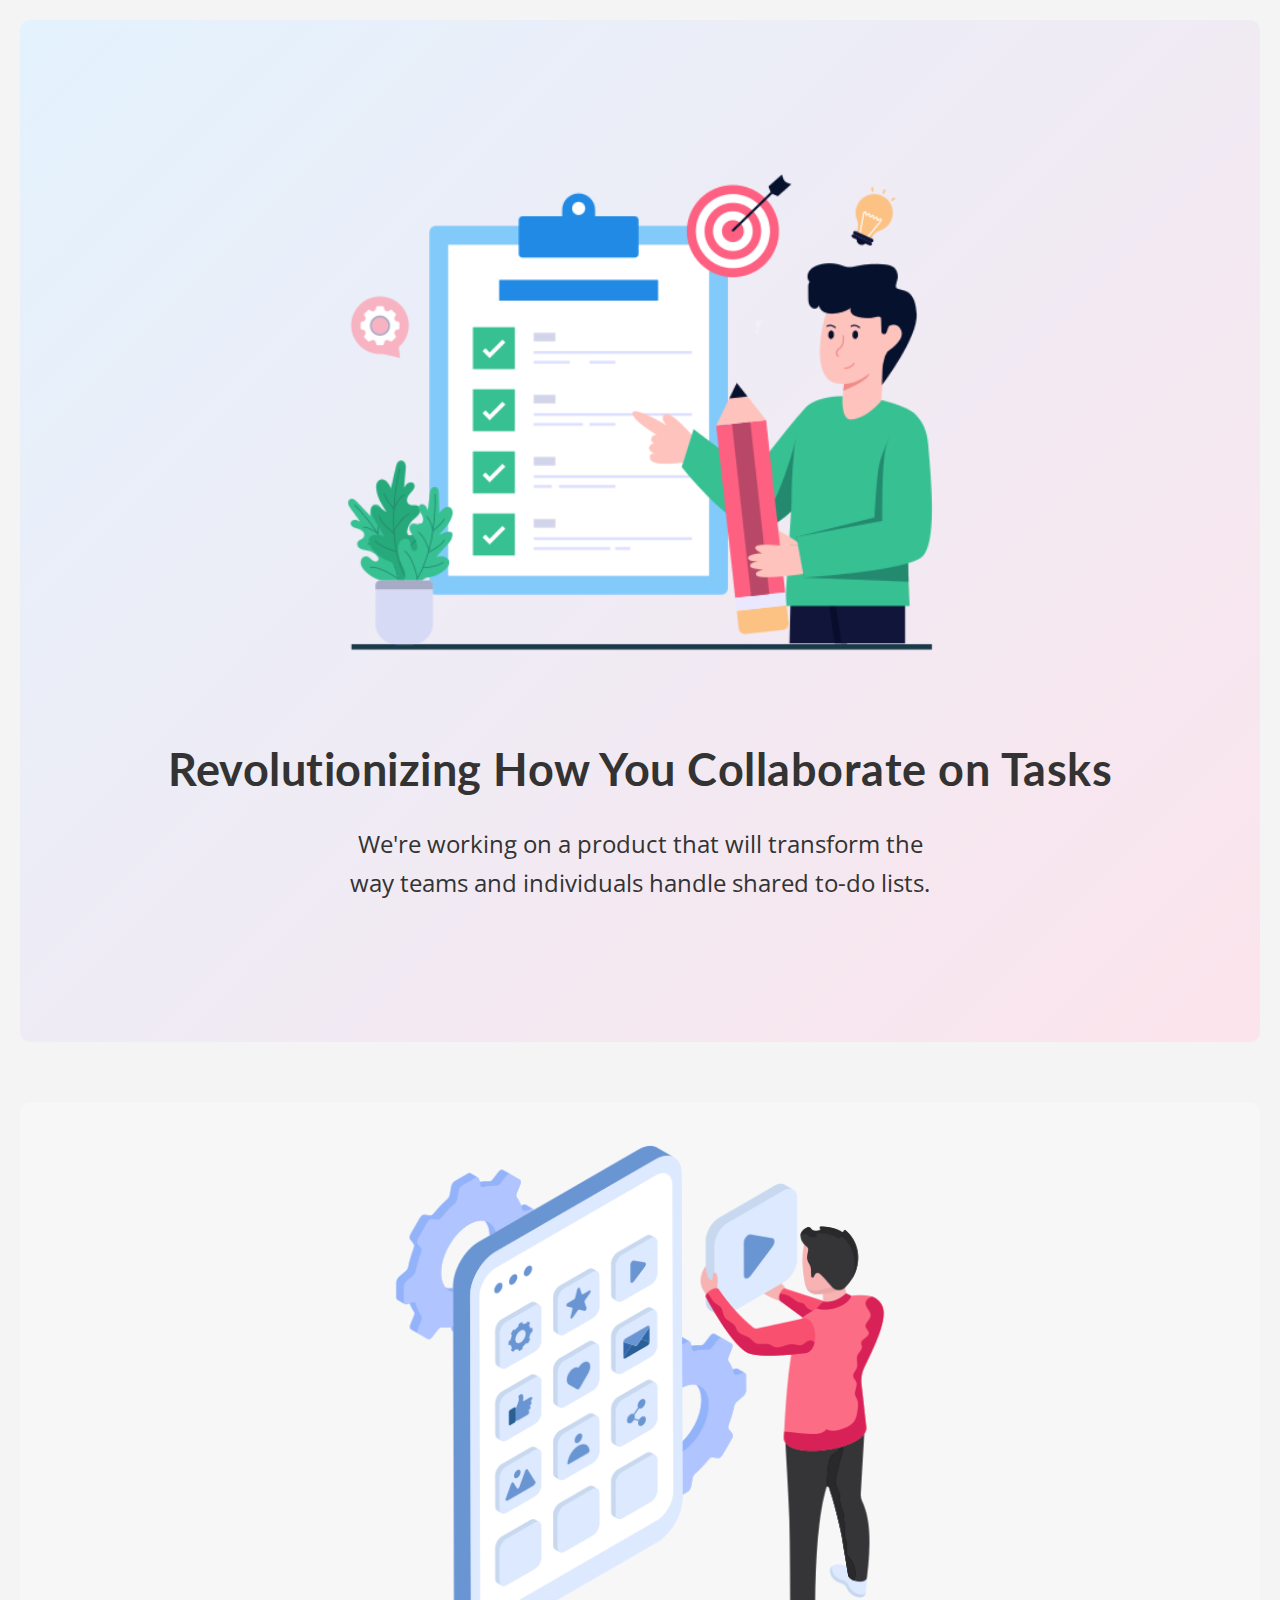
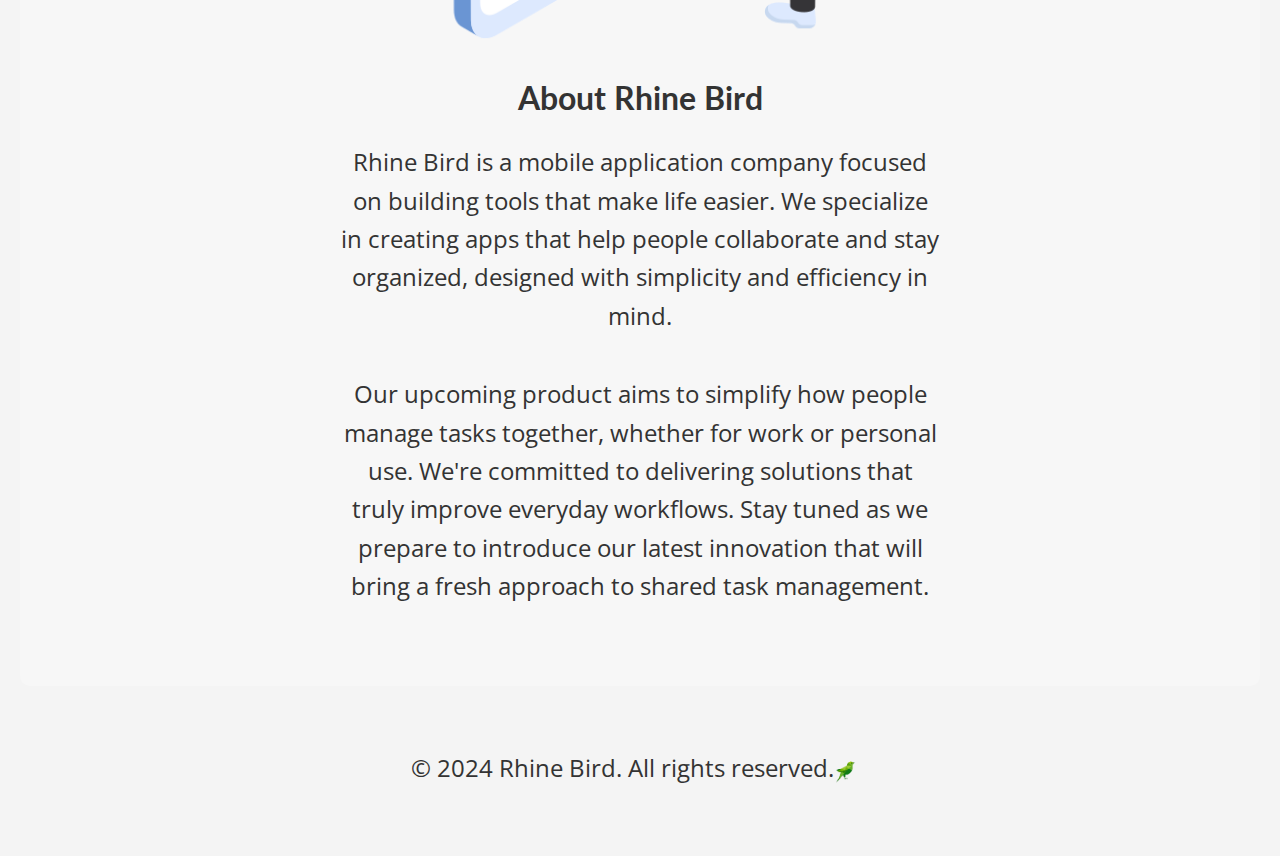
==== index.html @ 34e977be "Initial commit" ====
<!doctype html>
<html lang="en">
    <head>
        <meta charset="UTF-8" />
        <meta name="viewport" content="width=device-width, initial-scale=1.0" />
        <meta
            name="description"
            content="Rhine Bird - Innovating Mobile Applications. We are working on a new product to change how people work on shared to-do lists."
        />
        <title>Rhine Bird</title>
        <link
            href="https://fonts.googleapis.com/css2?family=Lato:wght@700&family=Open+Sans:wght@400&display=swap"
            rel="stylesheet"
        />
        <link rel="stylesheet" href="css/styles.css" />
        <link rel="icon" href="img/favicon.ico" type="image/x-icon" />
    </head>
    <body>
        <!-- Hero Section -->
        <section id="hero">
            <img
                src="img/checklist.png"
                alt="Team Collaboration on a Checklist"
                id="hero-image"
            />
            <h1>Revolutionizing How You Collaborate on Tasks</h1>
            <p>
                We're working on a product that will transform the way teams and
                individuals handle shared to-do lists.
            </p>
        </section>

        <!-- About Section -->
        <section id="about">
            <img
                src="img/development.png"
                alt="Mobile App Development"
                id="about-image"
            />
            <h2>About Rhine Bird</h2>
            <p>
                Rhine Bird is a mobile application company focused on building
                tools that make life easier. We specialize in creating apps that
                help people collaborate and stay organized, designed with
                simplicity and efficiency in mind.
            </p>
            <p>
                Our upcoming product aims to simplify how people manage tasks
                together, whether for work or personal use. We're committed to
                delivering solutions that truly improve everyday workflows. Stay
                tuned as we prepare to introduce our latest innovation that will
                bring a fresh approach to shared task management.
            </p>
        </section>

        <!-- Footer -->
        <footer>
            <p>
                © 2024 Rhine Bird. All rights reserved.
                <img
                    src="img/logo.png"
                    alt="Rhine Bird Logo"
                    id="footer-logo"
                />
            </p>
        </footer>
    </body>
</html>
---- css/styles.css ----
/* Basic resets */
* {
    margin: 0;
    padding: 0;
    box-sizing: border-box;
}

body {
    font-family: "Open Sans", sans-serif;
    font-weight: 400;
    font-size: 16px;
    line-height: 1.6;
    background-color: #f4f4f4;
    color: #333;
    text-align: center;
    padding: 20px;
}

/* General section styles */
section {
    padding: 60px 20px;
    margin-bottom: 60px;
}

@media (min-width: 1024px) {
    section {
        padding: 100px 40px;
    }
}

/* Hero Section */
#hero {
    background: linear-gradient(135deg, #e3f2fd, #fce4ec);
    border-radius: 10px;
}

#hero-image {
    width: 100%;
    max-width: 600px;
    height: auto;
    margin: 0 auto 30px auto;
    display: block;
}

h1 {
    font-family: "Lato", sans-serif;
    font-weight: 700;
    font-size: 2.8rem;
    margin-bottom: 20px;
    letter-spacing: 0.5px;
}

p {
    font-size: 1.5rem;
    max-width: 600px;
    margin: 0 auto 40px auto;
}

/* Mobile-friendly adjustments for hero */
@media (max-width: 768px) {
    h1 {
        font-size: 2.2rem;
    }
    p {
        font-size: 1.2rem;
    }
    #hero-image {
        max-width: 100%;
    }
}

/* About Section */
#about {
    background-color: #f7f7f7;
    border-radius: 10px;
    padding: 40px;
}

#about-image {
    width: 100%;
    max-width: 500px;
    height: auto;
    margin: 0 auto 30px auto;
    display: block;
}

h2 {
    font-family: "Lato", sans-serif;
    font-weight: 700;
    font-size: 2rem;
    margin-bottom: 20px;
}

/* Footer */
footer {
    margin-top: 50px;
    font-size: 0.9rem;
}

/* Footer logo next to copyright */
#footer-logo {
    width: 50px; /* Increased size */
    height: auto;
    vertical-align: middle; /* Align logo with text */
    margin-left: -20px; /* Reduced space between text and logo */
}
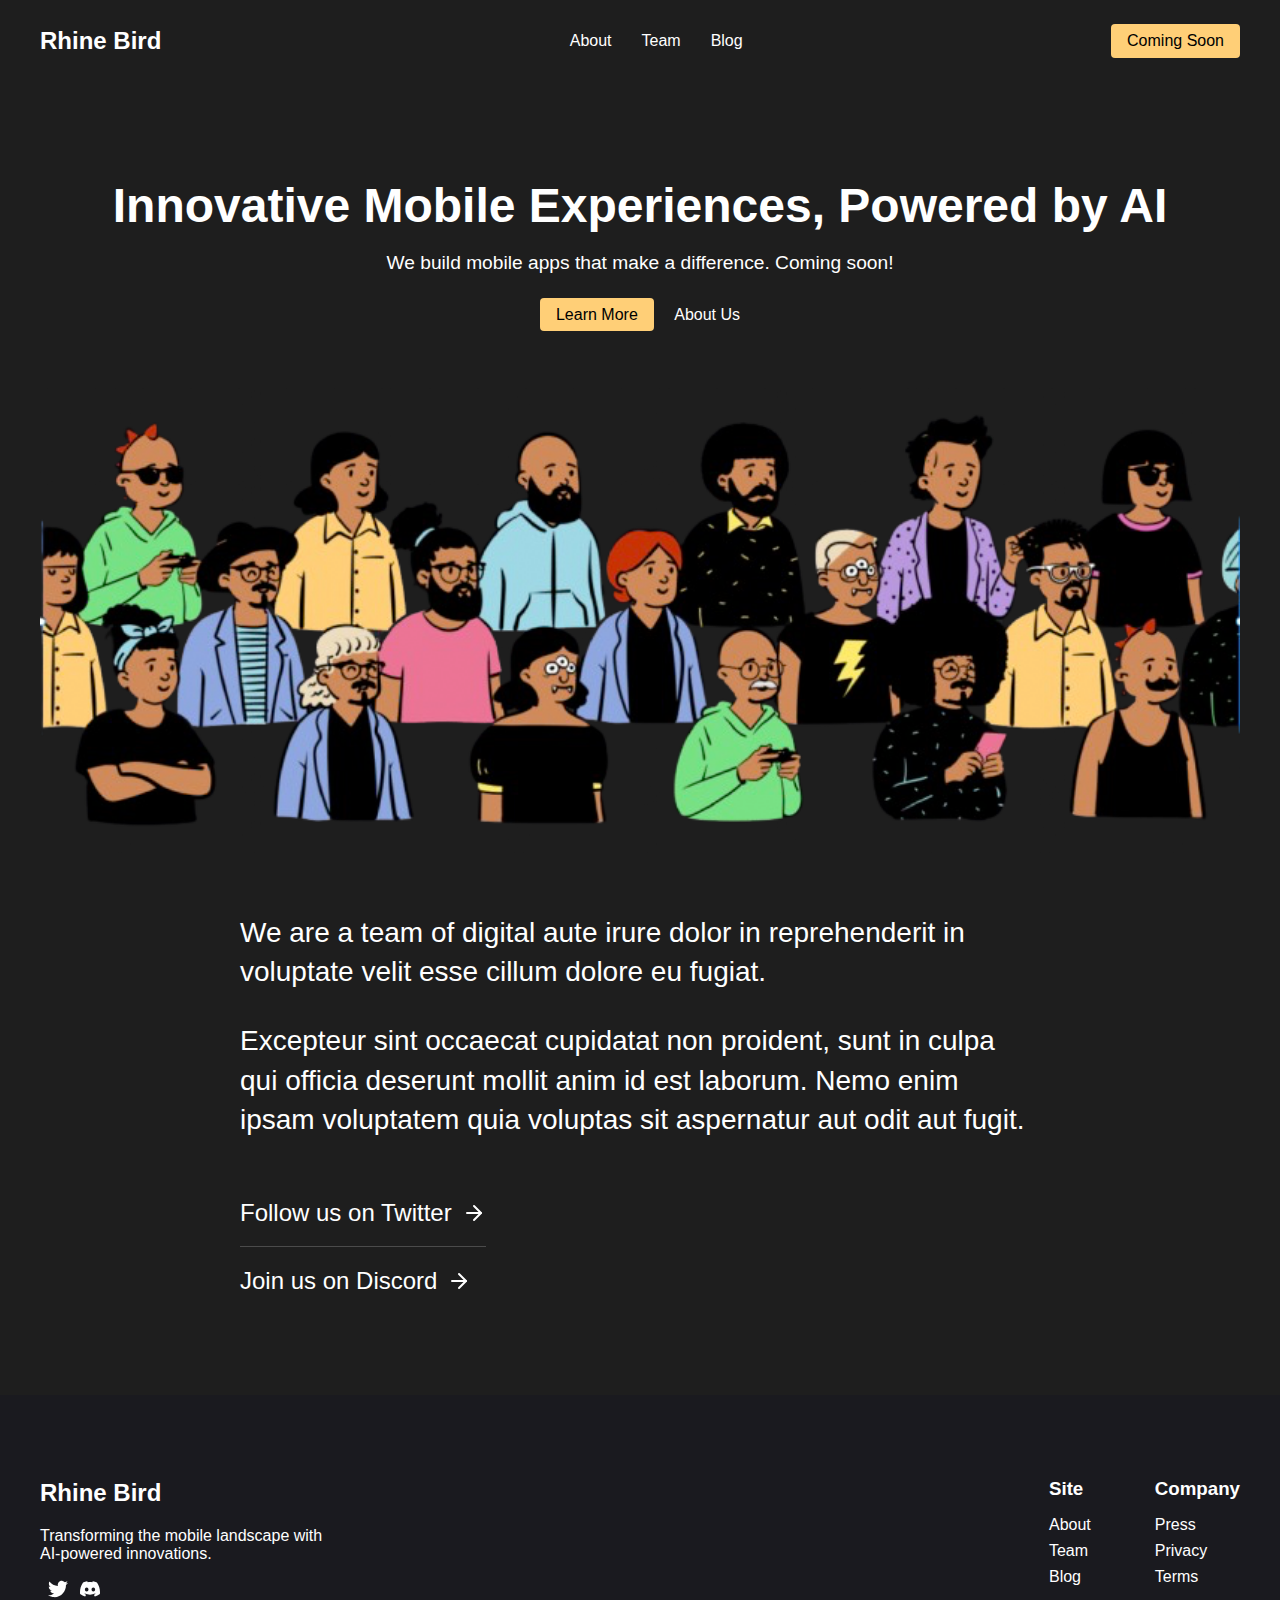
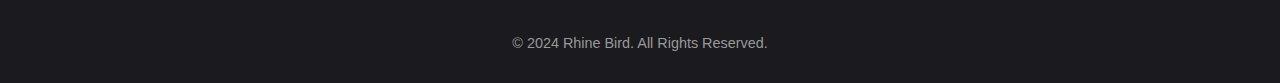
==== commit 09497759: "Squashed commit of the following:" ====
--- a/index.html
+++ b/index.html
@@ -3,66 +3,143 @@
     <head>
         <meta charset="UTF-8" />
         <meta name="viewport" content="width=device-width, initial-scale=1.0" />
-        <meta
-            name="description"
-            content="Rhine Bird - Innovating Mobile Applications. We are working on a new product to change how people work on shared to-do lists."
-        />
         <title>Rhine Bird</title>
-        <link
-            href="https://fonts.googleapis.com/css2?family=Lato:wght@700&family=Open+Sans:wght@400&display=swap"
-            rel="stylesheet"
-        />
-        <link rel="stylesheet" href="css/styles.css" />
-        <link rel="icon" href="img/favicon.ico" type="image/x-icon" />
+        <link rel="stylesheet" href="style.css" />
     </head>
     <body>
-        <!-- Hero Section -->
-        <section id="hero">
-            <img
-                src="img/checklist.png"
-                alt="Team Collaboration on a Checklist"
-                id="hero-image"
-            />
-            <h1>Revolutionizing How You Collaborate on Tasks</h1>
-            <p>
-                We're working on a product that will transform the way teams and
-                individuals handle shared to-do lists.
-            </p>
-        </section>
+        <header>
+            <nav>
+                <div class="logo">Rhine Bird</div>
+                <ul class="nav-links">
+                    <li><a href="#about">About</a></li>
+                    <li><a href="#about">Team</a></li>
+                    <li><a href="#blog">Blog</a></li>
+                </ul>
+                <!-- <div class="social-links">
+                    <a href="https://twitter.com" target="_blank"
+                        ><img src="icons/twitter.svg" alt="Twitter"
+                    /></a>
+                    <a href="https://discord.com" target="_blank"
+                        ><img src="icons/discord.svg" alt="Discord"
+                    /></a>
+                </div> -->
+                <a href="#" class="cta-button">Coming Soon</a>
+            </nav>
+        </header>
 
-        <!-- About Section -->
-        <section id="about">
-            <img
-                src="img/development.png"
-                alt="Mobile App Development"
-                id="about-image"
-            />
-            <h2>About Rhine Bird</h2>
-            <p>
-                Rhine Bird is a mobile application company focused on building
-                tools that make life easier. We specialize in creating apps that
-                help people collaborate and stay organized, designed with
-                simplicity and efficiency in mind.
-            </p>
-            <p>
-                Our upcoming product aims to simplify how people manage tasks
-                together, whether for work or personal use. We're committed to
-                delivering solutions that truly improve everyday workflows. Stay
-                tuned as we prepare to introduce our latest innovation that will
-                bring a fresh approach to shared task management.
-            </p>
-        </section>
+        <main>
+            <section id="hero">
+                <h1>Innovative Mobile Experiences, Powered by AI</h1>
+                <p>We build mobile apps that make a difference. Coming soon!</p>
+                <a href="#" class="cta-button">Learn More</a>
+                <a href="#about" class="secondary-button">About Us</a>
+            </section>
 
-        <!-- Footer -->
+            <section id="about">
+                <img
+                    src="images/hero-divider-1500w.png"
+                    alt="Divider"
+                    class="divider-image"
+                />
+                <div class="content">
+                    <p>
+                        We are a team of digital aute irure dolor in
+                        reprehenderit in voluptate velit esse cillum dolore eu
+                        fugiat.
+                    </p>
+                    <p>
+                        Excepteur sint occaecat cupidatat non proident, sunt in
+                        culpa qui officia deserunt mollit anim id est laborum.
+                        Nemo enim ipsam voluptatem quia voluptas sit aspernatur
+                        aut odit aut fugit.
+                    </p>
+                    <div class="links">
+                        <a
+                            href="https://twitter.com"
+                            target="_blank"
+                            class="button-link"
+                        >
+                            Follow us on Twitter
+                            <svg
+                                class="icon-arrow"
+                                xmlns="http://www.w3.org/2000/svg"
+                                viewBox="0 0 24 24"
+                                fill="none"
+                                stroke="currentColor"
+                                stroke-width="2"
+                                stroke-linecap="round"
+                                stroke-linejoin="round"
+                            >
+                                <line x1="5" y1="12" x2="19" y2="12"></line>
+                                <polyline points="12 5 19 12 12 19"></polyline>
+                            </svg>
+                        </a>
+                        <a
+                            href="https://discord.com"
+                            target="_blank"
+                            class="button-link"
+                        >
+                            Join us on Discord
+                            <svg
+                                class="icon-arrow"
+                                xmlns="http://www.w3.org/2000/svg"
+                                viewBox="0 0 24 24"
+                                fill="none"
+                                stroke="currentColor"
+                                stroke-width="2"
+                                stroke-linecap="round"
+                                stroke-linejoin="round"
+                            >
+                                <line x1="5" y1="12" x2="19" y2="12"></line>
+                                <polyline points="12 5 19 12 12 19"></polyline>
+                            </svg>
+                        </a>
+                    </div>
+                </div>
+            </section>
+
+            <!-- Blog section can be added here when ready -->
+        </main>
+
         <footer>
-            <p>
-                © 2024 Rhine Bird. All rights reserved.
-                <img
-                    src="img/logo.png"
-                    alt="Rhine Bird Logo"
-                    id="footer-logo"
-                />
-            </p>
+            <div class="footer-content">
+                <div class="branding">
+                    <h2>Rhine Bird</h2>
+                    <p>
+                        Transforming the mobile landscape with AI-powered
+                        innovations.
+                    </p>
+                    <div class="social-links">
+                        <a href="https://twitter.com" target="_blank"
+                            ><img src="icons/twitter.svg" alt="Twitter"
+                        /></a>
+                        <a href="https://discord.com" target="_blank"
+                            ><img src="icons/discord.svg" alt="Discord"
+                        /></a>
+                    </div>
+                </div>
+                <div class="footer-links">
+                    <div>
+                        <h3>Site</h3>
+                        <ul>
+                            <li><a href="#about">About</a></li>
+                            <li><a href="#about">Team</a></li>
+                            <li><a href="#blog">Blog</a></li>
+                        </ul>
+                    </div>
+                    <div>
+                        <h3>Company</h3>
+                        <ul>
+                            <li><a href="#press">Press</a></li>
+                            <li><a href="#privacy">Privacy</a></li>
+                            <li><a href="#terms">Terms</a></li>
+                        </ul>
+                    </div>
+                </div>
+            </div>
+            <div class="copyright">
+                © 2024 Rhine Bird. All Rights Reserved.
+            </div>
         </footer>
     </body>
 </html>
--- a/style.css
+++ b/style.css
@@ -0,0 +1,220 @@
+body {
+    font-family: Arial, sans-serif;
+    margin: 0;
+    padding: 0;
+    background-color: #1e1e1e;
+    color: white;
+}
+
+header {
+    background-color: #1e1e1e;
+    padding: 1rem 0;
+}
+
+nav {
+    display: flex;
+    justify-content: space-between;
+    align-items: center;
+    max-width: 1200px;
+    margin: 0 auto;
+    padding: 0 1rem;
+}
+
+.logo {
+    font-size: 1.5rem;
+    font-weight: bold;
+}
+
+.nav-links {
+    display: flex;
+    justify-content: center;
+    align-items: center;
+    flex-grow: 1;
+    list-style-type: none;
+}
+
+.nav-links li {
+    margin: 0 15px;
+}
+
+.nav-links a {
+    color: white;
+    text-decoration: none;
+}
+
+.social-links a {
+    margin-left: 0.5rem;
+}
+
+.cta-button {
+    background-color: #ffcf77;
+    color: #000000;
+    padding: 0.5rem 1rem;
+    text-decoration: none;
+    border-radius: 4px;
+}
+
+#hero {
+    text-align: center;
+    padding: 4rem 1rem;
+}
+
+#hero h1 {
+    font-size: 3rem;
+    margin-bottom: 1rem;
+}
+
+#hero p {
+    font-size: 1.2rem;
+    margin-bottom: 2rem;
+}
+
+.secondary-button {
+    color: #ffffff;
+    text-decoration: none;
+    margin-left: 1rem;
+}
+
+#about {
+    text-align: left;
+    max-width: 1200px;
+    margin: 0 auto;
+    padding: 0;
+    background-color: #1e1e1e;
+    color: white;
+}
+
+.divider-image {
+    width: 100%;
+    max-width: 1200px;
+    height: auto;
+    margin: 0 auto 60px;
+    display: block;
+}
+
+#about .content {
+    max-width: 800px;
+    margin: 0 auto;
+    padding: 0 20px 60px;
+}
+
+#about p {
+    font-size: 28px;
+    line-height: 1.4;
+    margin-bottom: 30px;
+}
+
+.links {
+    display: flex;
+    flex-direction: column;
+    align-items: flex-start;
+    margin-top: 60px;
+}
+
+.button-link {
+    color: white;
+    text-decoration: none;
+    font-size: 24px;
+    display: flex;
+    align-items: center;
+    margin-bottom: 20px;
+    position: relative;
+    padding-bottom: 20px;
+}
+
+.button-link:first-child::after {
+    content: "";
+    position: absolute;
+    bottom: 0;
+    left: 0;
+    width: 100%;
+    height: 1px;
+    background-color: rgba(255, 255, 255, 0.2);
+}
+
+.icon-arrow {
+    margin-left: 10px;
+    width: 24px;
+    height: 24px;
+}
+
+footer {
+    background-color: #1a1a1f;
+    padding: 4rem 1rem 2rem;
+}
+
+.footer-content {
+    display: flex;
+    justify-content: space-between;
+    max-width: 1200px;
+    margin: 0 auto;
+}
+
+.branding {
+    max-width: 300px;
+}
+
+.footer-links {
+    display: flex;
+}
+
+.footer-links div {
+    margin-left: 4rem;
+}
+
+.footer-links h3 {
+    margin-bottom: 1rem;
+}
+
+.footer-links ul {
+    list-style: none;
+    padding: 0;
+}
+
+.footer-links ul li {
+    margin-bottom: 0.5rem;
+}
+
+.footer-links ul li a {
+    color: #ffffff;
+    text-decoration: none;
+}
+
+.copyright {
+    text-align: center;
+    margin-top: 2rem;
+    font-size: 0.9rem;
+    color: #999999;
+}
+
+@media (max-width: 768px) {
+    nav {
+        flex-direction: column;
+        align-items: flex-start;
+    }
+
+    .nav-links {
+        margin-top: 1rem;
+    }
+
+    .footer-content {
+        flex-direction: column;
+    }
+
+    .footer-links {
+        margin-top: 2rem;
+    }
+
+    .footer-links div {
+        margin-left: 0;
+        margin-right: 2rem;
+    }
+
+    #about p {
+        font-size: 22px;
+    }
+
+    .button-link {
+        font-size: 20px;
+    }
+}
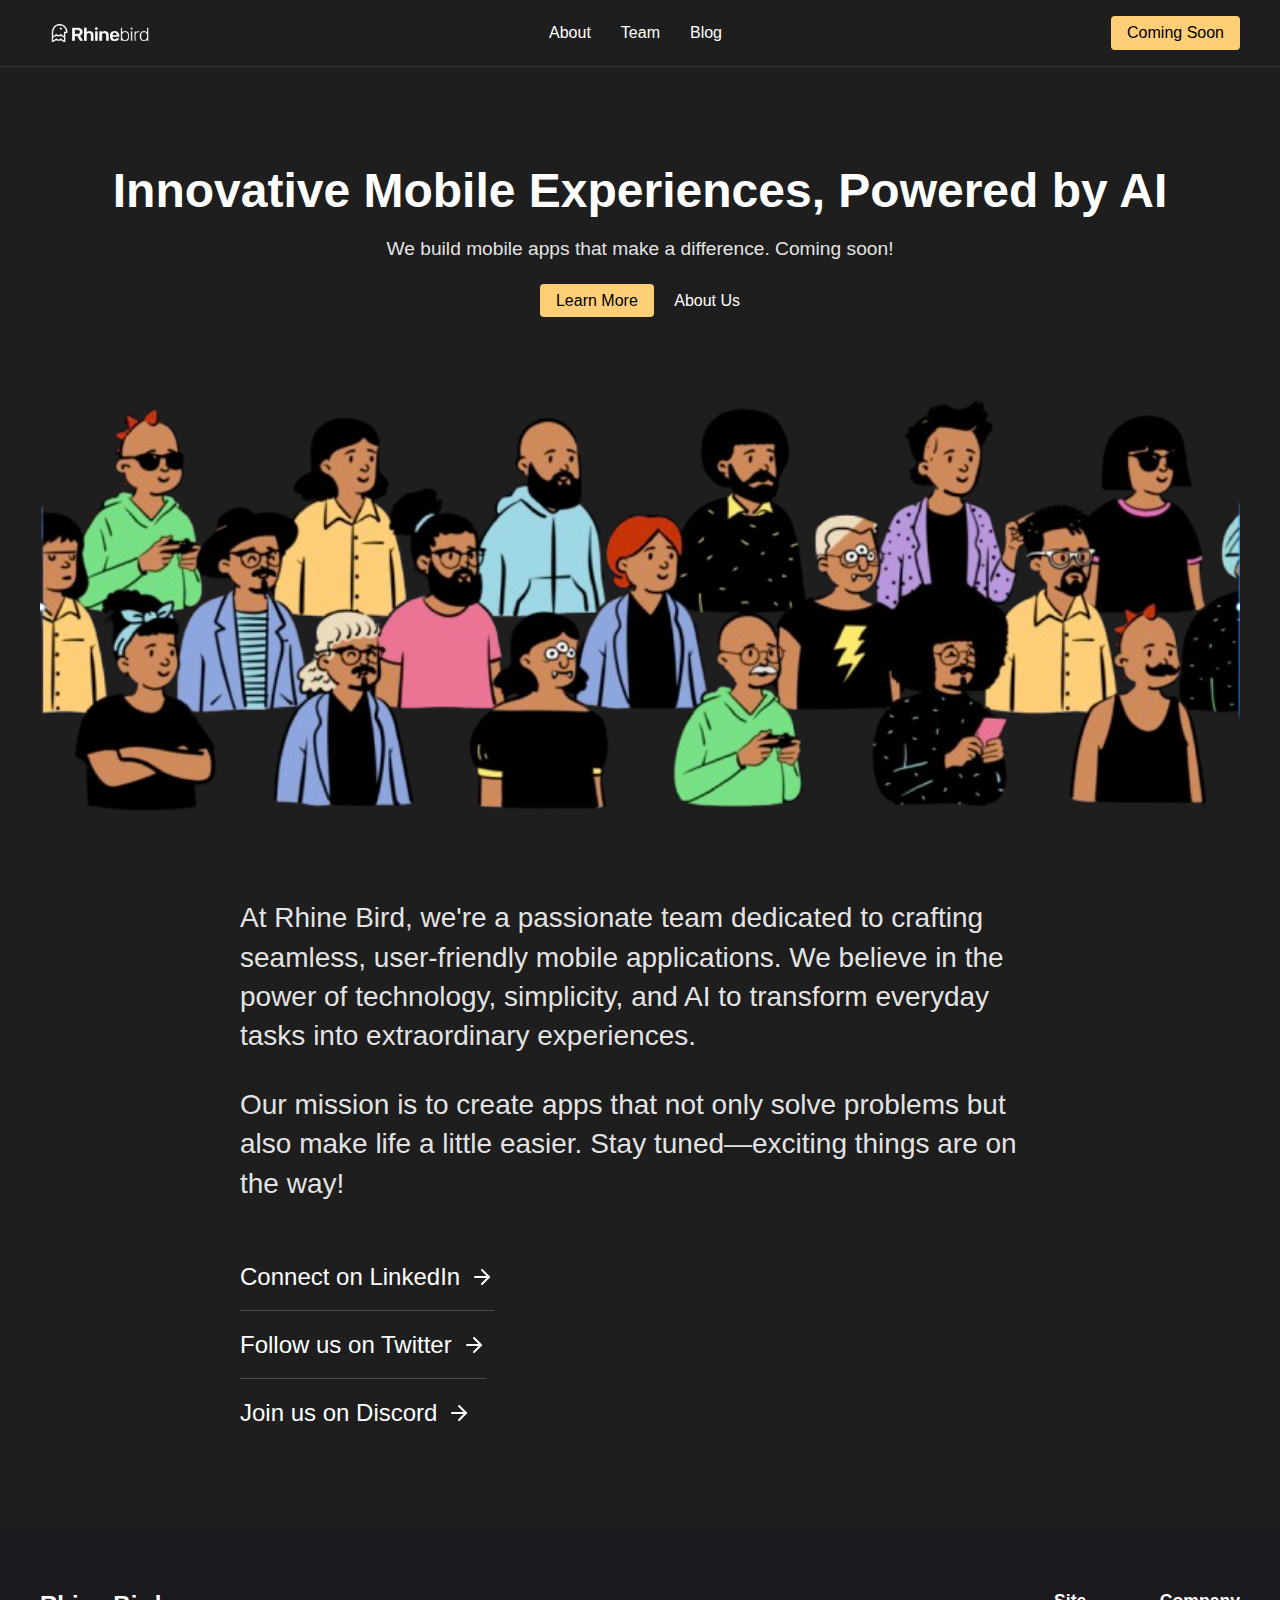
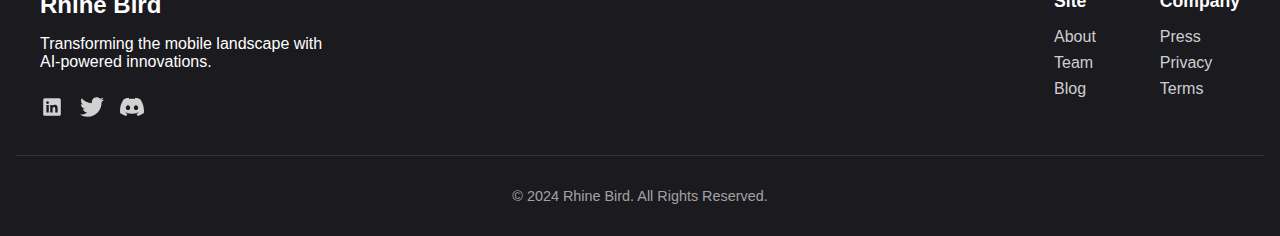
==== commit f043216b: "Version 3" ====
--- a/index.html
+++ b/index.html
@@ -9,33 +9,31 @@
     <body>
         <header>
             <nav>
-                <div class="logo">Rhine Bird</div>
+                <div id="logo-container">
+                    <img
+                        src="images/Rhinebird-Logo-Transparent-White.png"
+                        alt="Rhine Bird Logo"
+                        id="logo"
+                    />
+                </div>
                 <ul class="nav-links">
                     <li><a href="#about">About</a></li>
                     <li><a href="#about">Team</a></li>
                     <li><a href="#blog">Blog</a></li>
                 </ul>
-                <!-- <div class="social-links">
-                    <a href="https://twitter.com" target="_blank"
-                        ><img src="icons/twitter.svg" alt="Twitter"
-                    /></a>
-                    <a href="https://discord.com" target="_blank"
-                        ><img src="icons/discord.svg" alt="Discord"
-                    /></a>
-                </div> -->
                 <a href="#" class="cta-button">Coming Soon</a>
             </nav>
         </header>
 
-        <main>
-            <section id="hero">
+        <main role="main">
+            <section id="hero" class="section">
                 <h1>Innovative Mobile Experiences, Powered by AI</h1>
                 <p>We build mobile apps that make a difference. Coming soon!</p>
                 <a href="#" class="cta-button">Learn More</a>
                 <a href="#about" class="secondary-button">About Us</a>
             </section>
 
-            <section id="about">
+            <section id="about" class="section">
                 <img
                     src="images/hero-divider-1500w.png"
                     alt="Divider"
@@ -43,21 +41,42 @@
                 />
                 <div class="content">
                     <p>
-                        We are a team of digital aute irure dolor in
-                        reprehenderit in voluptate velit esse cillum dolore eu
-                        fugiat.
+                        At Rhine Bird, we're a passionate team dedicated to
+                        crafting seamless, user-friendly mobile applications. We
+                        believe in the power of technology, simplicity, and AI
+                        to transform everyday tasks into extraordinary
+                        experiences.
                     </p>
                     <p>
-                        Excepteur sint occaecat cupidatat non proident, sunt in
-                        culpa qui officia deserunt mollit anim id est laborum.
-                        Nemo enim ipsam voluptatem quia voluptas sit aspernatur
-                        aut odit aut fugit.
+                        Our mission is to create apps that not only solve
+                        problems but also make life a little easier. Stay
+                        tuned—exciting things are on the way!
                     </p>
                     <div class="links">
                         <a
+                            href="https://www.linkedin.com/company/rhinebird"
+                            class="button-link"
+                            target="_blank"
+                        >
+                            Connect on LinkedIn
+                            <svg
+                                class="icon-arrow"
+                                xmlns="http://www.w3.org/2000/svg"
+                                viewBox="0 0 24 24"
+                                fill="none"
+                                stroke="currentColor"
+                                stroke-width="2"
+                                stroke-linecap="round"
+                                stroke-linejoin="round"
+                            >
+                                <line x1="5" y1="12" x2="19" y2="12"></line>
+                                <polyline points="12 5 19 12 12 19"></polyline>
+                            </svg>
+                        </a>
+                        <a
                             href="https://twitter.com"
+                            class="button-link"
                             target="_blank"
-                            class="button-link"
                         >
                             Follow us on Twitter
                             <svg
@@ -76,8 +95,8 @@
                         </a>
                         <a
                             href="https://discord.com"
+                            class="button-link"
                             target="_blank"
-                            class="button-link"
                         >
                             Join us on Discord
                             <svg
@@ -97,8 +116,6 @@
                     </div>
                 </div>
             </section>
-
-            <!-- Blog section can be added here when ready -->
         </main>
 
         <footer>
@@ -110,14 +127,21 @@
                         innovations.
                     </p>
                     <div class="social-links">
-                        <a href="https://twitter.com" target="_blank"
-                            ><img src="icons/twitter.svg" alt="Twitter"
-                        /></a>
-                        <a href="https://discord.com" target="_blank"
-                            ><img src="icons/discord.svg" alt="Discord"
-                        /></a>
+                        <a
+                            href="https://www.linkedin.com/company/rhinebird"
+                            target="_blank"
+                        >
+                            <img src="icons/linkedin.svg" alt="LinkedIn" />
+                        </a>
+                        <a href="https://twitter.com" target="_blank">
+                            <img src="icons/twitter.svg" alt="Twitter" />
+                        </a>
+                        <a href="https://discord.com" target="_blank">
+                            <img src="icons/discord.svg" alt="Discord" />
+                        </a>
                     </div>
                 </div>
+
                 <div class="footer-links">
                     <div>
                         <h3>Site</h3>
--- a/style.css
+++ b/style.css
@@ -1,3 +1,4 @@
+/* Reset and base styles */
 body {
     font-family: Arial, sans-serif;
     margin: 0;
@@ -6,9 +7,11 @@
     color: white;
 }
 
+/* Header and Navigation */
 header {
     background-color: #1e1e1e;
     padding: 1rem 0;
+    border-bottom: 1px solid rgba(255, 255, 255, 0.1);
 }
 
 nav {
@@ -20,17 +23,27 @@
     padding: 0 1rem;
 }
 
-.logo {
-    font-size: 1.5rem;
-    font-weight: bold;
-}
-
+/* Logo styling */
+#logo-container {
+    display: flex;
+    align-items: center;
+}
+
+#logo {
+    width: 120px;
+    height: auto;
+    display: block;
+}
+
+/* Navigation links */
 .nav-links {
     display: flex;
     justify-content: center;
     align-items: center;
     flex-grow: 1;
     list-style-type: none;
+    margin: 0;
+    padding: 0;
 }
 
 .nav-links li {
@@ -40,23 +53,44 @@
 .nav-links a {
     color: white;
     text-decoration: none;
-}
-
-.social-links a {
-    margin-left: 0.5rem;
-}
-
+    transition: opacity 0.3s ease;
+}
+
+.nav-links a:hover {
+    opacity: 0.8;
+}
+
+/* Button styles */
 .cta-button {
     background-color: #ffcf77;
     color: #000000;
     padding: 0.5rem 1rem;
     text-decoration: none;
     border-radius: 4px;
-}
-
+    transition: background-color 0.3s ease;
+}
+
+.cta-button:hover {
+    background-color: #ffd88a;
+}
+
+.secondary-button {
+    color: #ffffff;
+    text-decoration: none;
+    margin-left: 1rem;
+    transition: opacity 0.3s ease;
+}
+
+.secondary-button:hover {
+    opacity: 0.8;
+}
+
+/* Hero section */
 #hero {
     text-align: center;
     padding: 4rem 1rem;
+    max-width: 1200px;
+    margin: 0 auto;
 }
 
 #hero h1 {
@@ -67,14 +101,10 @@
 #hero p {
     font-size: 1.2rem;
     margin-bottom: 2rem;
-}
-
-.secondary-button {
-    color: #ffffff;
-    text-decoration: none;
-    margin-left: 1rem;
-}
-
+    color: rgba(255, 255, 255, 0.9);
+}
+
+/* About section */
 #about {
     text-align: left;
     max-width: 1200px;
@@ -102,8 +132,10 @@
     font-size: 28px;
     line-height: 1.4;
     margin-bottom: 30px;
-}
-
+    color: rgba(255, 255, 255, 0.9);
+}
+
+/* Links section */
 .links {
     display: flex;
     flex-direction: column;
@@ -120,9 +152,14 @@
     margin-bottom: 20px;
     position: relative;
     padding-bottom: 20px;
-}
-
-.button-link:first-child::after {
+    transition: opacity 0.3s ease;
+}
+
+.button-link:hover {
+    opacity: 0.8;
+}
+
+.button-link:not(:last-child)::after {
     content: "";
     position: absolute;
     bottom: 0;
@@ -136,8 +173,14 @@
     margin-left: 10px;
     width: 24px;
     height: 24px;
-}
-
+    transition: transform 0.3s ease;
+}
+
+.button-link:hover .icon-arrow {
+    transform: translateX(5px);
+}
+
+/* Footer */
 footer {
     background-color: #1a1a1f;
     padding: 4rem 1rem 2rem;
@@ -154,21 +197,46 @@
     max-width: 300px;
 }
 
+.branding h2 {
+    margin-top: 0;
+    margin-bottom: 1rem;
+}
+
+.social-links {
+    display: flex;
+    gap: 1rem;
+    margin-top: 1.5rem;
+}
+
+.social-links a {
+    opacity: 0.8;
+    transition: opacity 0.3s ease;
+}
+
+.social-links a:hover {
+    opacity: 1;
+}
+
+.social-links img {
+    width: 24px;
+    height: 24px;
+}
+
 .footer-links {
     display: flex;
-}
-
-.footer-links div {
-    margin-left: 4rem;
+    gap: 4rem;
 }
 
 .footer-links h3 {
+    margin-top: 0;
     margin-bottom: 1rem;
+    font-size: 1.1rem;
 }
 
 .footer-links ul {
     list-style: none;
     padding: 0;
+    margin: 0;
 }
 
 .footer-links ul li {
@@ -176,45 +244,70 @@
 }
 
 .footer-links ul li a {
-    color: #ffffff;
-    text-decoration: none;
+    color: rgba(255, 255, 255, 0.8);
+    text-decoration: none;
+    transition: color 0.3s ease;
+}
+
+.footer-links ul li a:hover {
+    color: white;
 }
 
 .copyright {
     text-align: center;
     margin-top: 2rem;
+    padding-top: 2rem;
+    border-top: 1px solid rgba(255, 255, 255, 0.1);
     font-size: 0.9rem;
-    color: #999999;
-}
-
+    color: rgba(255, 255, 255, 0.6);
+}
+
+/* Responsive design */
 @media (max-width: 768px) {
     nav {
         flex-direction: column;
         align-items: flex-start;
+        gap: 1rem;
     }
 
     .nav-links {
-        margin-top: 1rem;
+        flex-direction: column;
+        align-items: flex-start;
+        gap: 1rem;
+        width: 100%;
+    }
+
+    .nav-links li {
+        margin: 0;
+    }
+
+    .logo-image {
+        max-height: 25px;
+    }
+
+    #hero h1 {
+        font-size: 2rem;
+    }
+
+    #about p {
+        font-size: 22px;
+    }
+
+    .button-link {
+        font-size: 20px;
     }
 
     .footer-content {
         flex-direction: column;
+        gap: 2rem;
     }
 
     .footer-links {
-        margin-top: 2rem;
-    }
-
-    .footer-links div {
-        margin-left: 0;
-        margin-right: 2rem;
-    }
-
-    #about p {
-        font-size: 22px;
-    }
-
-    .button-link {
-        font-size: 20px;
-    }
-}
+        flex-direction: column;
+        gap: 2rem;
+    }
+
+    .branding {
+        max-width: 100%;
+    }
+}
